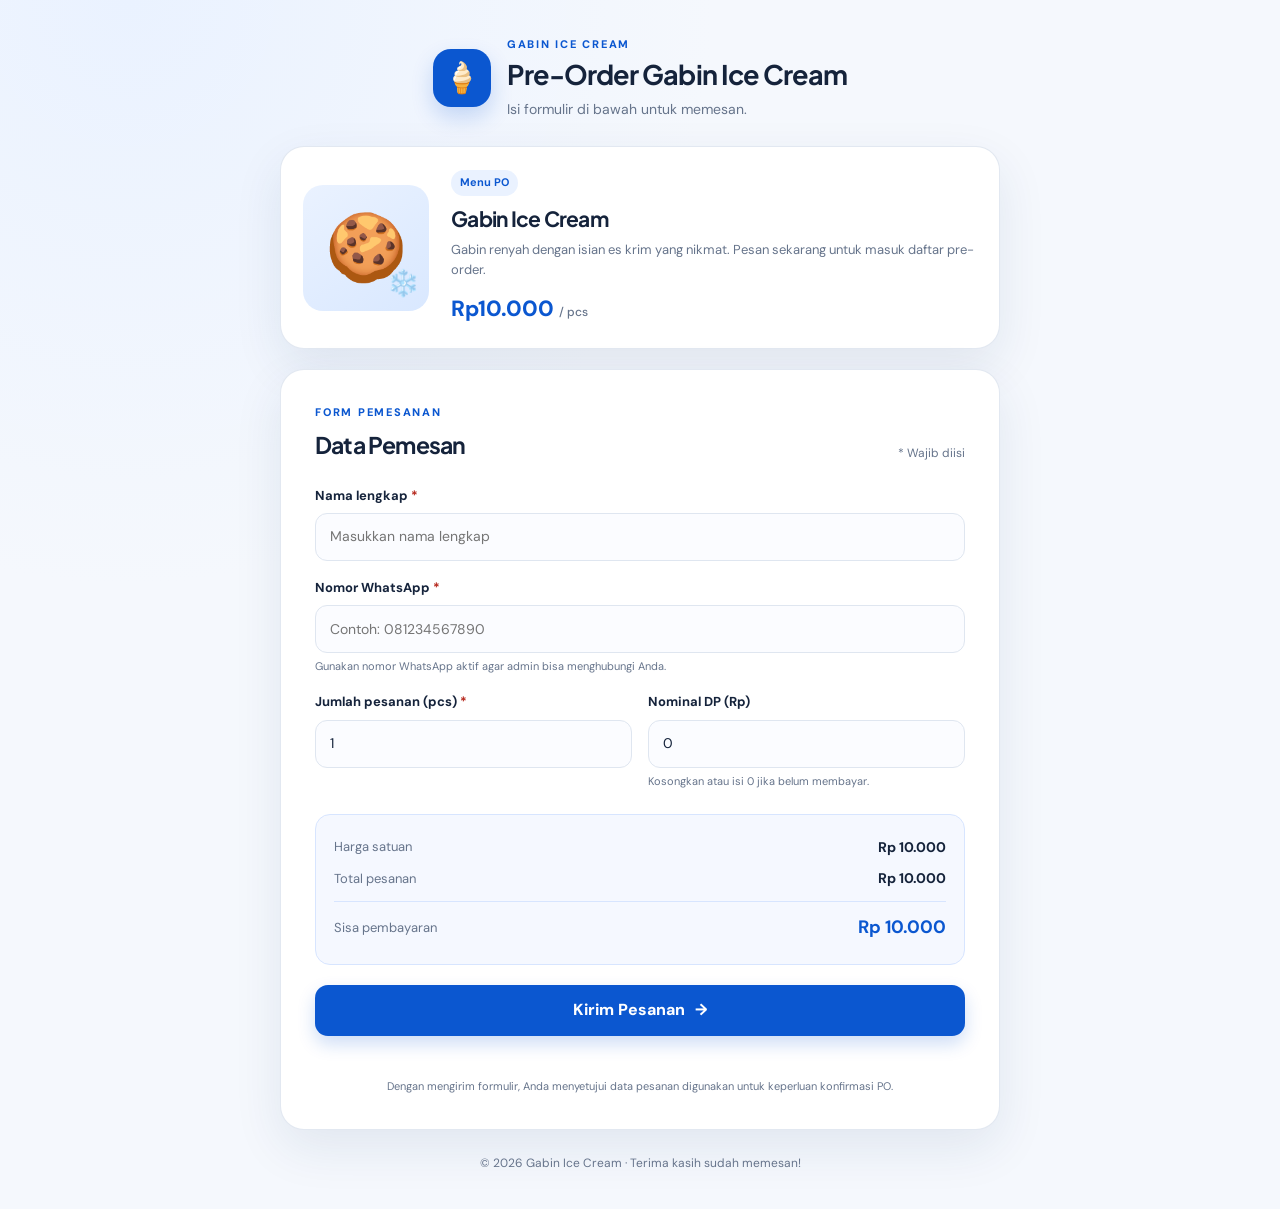
==== index.html @ 6d80b26c "GaninEaa" ====
<!doctype html>
<html lang="id">
<head>
  <meta charset="UTF-8">
  <meta name="viewport" content="width=device-width, initial-scale=1.0">
  <meta name="theme-color" content="#0b57d0">
  <title>Pre-Order Gabin Ice Cream</title>
  <link rel="stylesheet" href="style.css">
</head>
<body>
  <header class="site-header">
    <div class="brand-mark" aria-hidden="true">🍦</div>
    <div>
      <p class="eyebrow">GABIN ICE CREAM</p>
      <h1>Pre-Order Gabin Ice Cream</h1>
      <p class="subheading">Isi formulir di bawah untuk memesan.</p>
    </div>
  </header>

  <main class="page-wrap">
    <section class="product-card" aria-label="Informasi produk">
      <div class="product-visual" aria-hidden="true">🍪<span>❄️</span></div>
      <div class="product-copy">
        <span class="pill">Menu PO</span>
        <h2>Gabin Ice Cream</h2>
        <p>Gabin renyah dengan isian es krim yang nikmat. Pesan sekarang untuk masuk daftar pre-order.</p>
        <p class="price">Rp10.000 <small>/ pcs</small></p>
      </div>
    </section>

    <section class="form-card">
      <div class="section-heading">
        <div>
          <p class="eyebrow">FORM PEMESANAN</p>
          <h2>Data Pemesan</h2>
        </div>
        <span class="required-note">* Wajib diisi</span>
      </div>

      <form id="orderForm">
        <label for="nama">Nama lengkap <span>*</span></label>
        <input id="nama" name="nama" type="text" autocomplete="name" placeholder="Masukkan nama lengkap" maxlength="100" required>

        <label for="whatsapp">Nomor WhatsApp <span>*</span></label>
        <input id="whatsapp" name="whatsapp" type="tel" inputmode="tel" autocomplete="tel" placeholder="Contoh: 081234567890" maxlength="20" required>
        <small class="field-help">Gunakan nomor WhatsApp aktif agar admin bisa menghubungi Anda.</small>

        <div class="two-columns">
          <div>
            <label for="qty">Jumlah pesanan (pcs) <span>*</span></label>
            <input id="qty" name="qty" type="number" min="1" step="1" value="1" required>
          </div>
          <div>
            <label for="dp">Nominal DP (Rp)</label>
            <input id="dp" name="dp" type="number" min="0" step="1000" value="0">
            <small class="field-help">Kosongkan atau isi 0 jika belum membayar.</small>
          </div>
        </div>

        <div class="summary" aria-live="polite">
          <div><span>Harga satuan</span><strong id="unitPrice">Rp10.000</strong></div>
          <div><span>Total pesanan</span><strong id="totalPrice">Rp10.000</strong></div>
          <div><span>Sisa pembayaran</span><strong id="remainingPrice">Rp10.000</strong></div>
        </div>

        <button id="submitButton" type="submit">Kirim Pesanan <span aria-hidden="true">→</span></button>
        <p id="statusMessage" class="status-message" role="status" aria-live="polite"></p>
        <p class="privacy-note">Dengan mengirim formulir, Anda menyetujui data pesanan digunakan untuk keperluan konfirmasi PO.</p>
      </form>
    </section>

    <footer>© <span id="year"></span> Gabin Ice Cream · Terima kasih sudah memesan!</footer>
  </main>

  <script src="config.js"></script>
  <script src="script.js"></script>
</body>
</html>
---- style.css ----
@import url('https://fonts.googleapis.com/css2?family=DM+Sans:wght@400;500;600;700&family=Plus+Jakarta+Sans:wght@500;600;700;800&display=swap');

:root {
  --blue: #0b57d0;
  --blue-dark: #0846a8;
  --blue-soft: #eaf2ff;
  --ink: #15233b;
  --muted: #66748b;
  --line: #dfe6f0;
  --surface: #ffffff;
  --background: #f5f8fd;
  --green: #157347;
  --red: #b42318;
  --shadow: 0 18px 50px rgba(24, 54, 100, .09);
}
* { box-sizing: border-box; }
body {
  margin: 0;
  color: var(--ink);
  background: radial-gradient(circle at 10% 0%, #eaf2ff 0, transparent 35%), var(--background);
  font-family: "DM Sans", Arial, sans-serif;
  line-height: 1.55;
}
.site-header {
  display: flex; align-items: center; justify-content: center; gap: 16px;
  padding: 36px 20px 26px;
}
.brand-mark {
  display: grid; place-items: center; width: 58px; height: 58px;
  border-radius: 18px; background: var(--blue); color: white; font-size: 30px;
  box-shadow: 0 10px 22px rgba(11,87,208,.2);
}
.eyebrow { margin: 0 0 5px; color: var(--blue); font-size: 11px; font-weight: 800; letter-spacing: .16em; }
h1, h2 { font-family: "Plus Jakarta Sans", "DM Sans", sans-serif; letter-spacing: -.035em; }
h1 { font-size: clamp(20px, 3vw, 27px); margin: 0; line-height: 1.25; }
.subheading { margin: 7px 0 0; color: var(--muted); font-size: 14px; }
.page-wrap { width: min(100% - 32px, 720px); margin: 0 auto 32px; }
.product-card, .form-card {
  background: var(--surface); border: 1px solid rgba(223,230,240,.9);
  border-radius: 24px; box-shadow: var(--shadow);
}
.product-card { display: flex; align-items: center; gap: 22px; padding: 22px; margin-bottom: 20px; }
.product-visual {
  position: relative; flex: 0 0 126px; height: 126px; display: grid; place-items: center;
  border-radius: 20px; background: linear-gradient(145deg, #eaf2ff, #d9e8ff); font-size: 66px;
}
.product-visual span { position: absolute; bottom: 8px; right: 10px; font-size: 26px; }
.pill { display: inline-block; padding: 4px 9px; border-radius: 999px; background: var(--blue-soft); color: var(--blue); font-size: 11px; font-weight: 700; }
.product-copy h2 { margin: 7px 0 5px; font-size: 21px; }
.product-copy p { margin: 0; color: var(--muted); font-size: 13px; }
.product-copy .price { margin-top: 12px; color: var(--blue); font-size: 22px; font-weight: 800; }
.price small { font-size: 12px; color: var(--muted); font-weight: 500; }
.form-card { padding: clamp(20px, 5vw, 34px); }
.section-heading { display: flex; justify-content: space-between; align-items: end; gap: 10px; margin-bottom: 24px; }
.section-heading h2 { margin: 0; font-size: 23px; }
.required-note { color: var(--muted); font-size: 12px; }
label { display: block; margin: 17px 0 7px; font-weight: 700; font-size: 13px; }
label span { color: var(--red); }
input {
  width: 100%; min-height: 48px; padding: 12px 14px; border: 1px solid var(--line);
  border-radius: 12px; background: #fbfcff; color: var(--ink); font: inherit; font-size: 14px;
  outline: none; transition: border-color .15s, box-shadow .15s;
}
input:focus { border-color: var(--blue); box-shadow: 0 0 0 3px rgba(11,87,208,.12); background: white; }
.field-help { display: block; margin-top: 5px; color: var(--muted); font-size: 11px; }
.two-columns { display: grid; grid-template-columns: 1fr 1fr; gap: 16px; }
.summary { margin-top: 24px; padding: 17px 18px; border: 1px solid #d7e5ff; border-radius: 15px; background: #f5f8ff; }
.summary div { display: flex; align-items: center; justify-content: space-between; gap: 12px; padding: 5px 0; }
.summary span { color: var(--muted); font-size: 13px; }
.summary strong { font-size: 14px; font-variant-numeric: tabular-nums; }
.summary div:last-child { border-top: 1px solid #d7e5ff; margin-top: 6px; padding-top: 12px; }
.summary div:last-child strong { color: var(--blue); font-size: 18px; }
button {
  display: flex; align-items: center; justify-content: center; gap: 10px; width: 100%;
  min-height: 51px; margin-top: 20px; border: 0; border-radius: 13px;
  background: var(--blue); color: white; font: inherit; font-weight: 800; cursor: pointer;
  box-shadow: 0 8px 18px rgba(11,87,208,.2); transition: background .15s, transform .15s;
}
button:hover { background: var(--blue-dark); transform: translateY(-1px); }
button:disabled { cursor: wait; opacity: .65; transform: none; }
.status-message { min-height: 20px; margin: 12px 0 0; font-size: 13px; font-weight: 600; }
.status-message.success { color: var(--green); }
.status-message.error { color: var(--red); }
.privacy-note { color: var(--muted); font-size: 11px; text-align: center; margin: 10px 0 0; }
footer { padding: 24px 0 4px; text-align: center; color: var(--muted); font-size: 12px; }
@media (max-width: 520px) {
  .site-header { justify-content: flex-start; padding-top: 26px; }
  .brand-mark { flex-basis: 48px; width: 48px; height: 48px; border-radius: 15px; font-size: 25px; }
  .product-card { align-items: flex-start; gap: 15px; padding: 16px; border-radius: 20px; }
  .product-visual { flex-basis: 90px; height: 100px; border-radius: 16px; font-size: 48px; }
  .product-copy h2 { font-size: 18px; }
  .product-copy p { font-size: 12px; }
  .product-copy .price { font-size: 19px; }
  .two-columns { grid-template-columns: 1fr; gap: 0; }
}
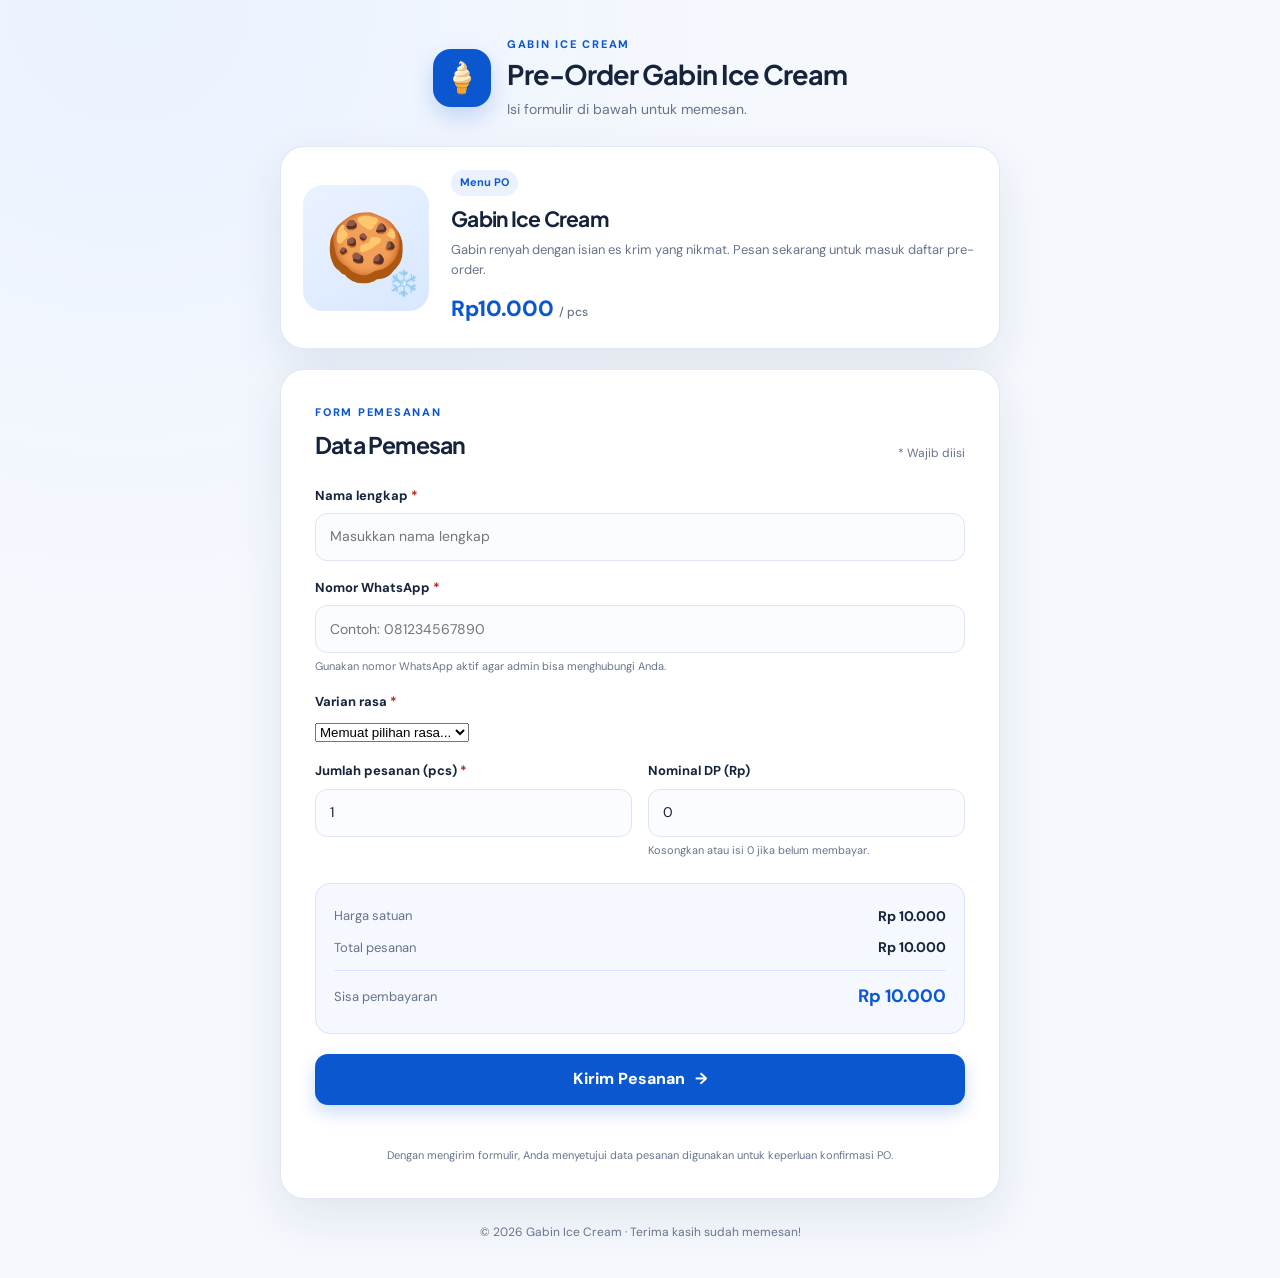
==== commit 4e49889d: "Add variant selection to order form" ====
--- a/index.html
+++ b/index.html
@@ -45,6 +45,9 @@
         <input id="whatsapp" name="whatsapp" type="tel" inputmode="tel" autocomplete="tel" placeholder="Contoh: 081234567890" maxlength="20" required>
         <small class="field-help">Gunakan nomor WhatsApp aktif agar admin bisa menghubungi Anda.</small>
 
+        <label for="varian">Varian rasa <span>*</span></label>
+        <select id="varian" name="varian" required><option value="">Memuat pilihan rasa...</option></select>
+
         <div class="two-columns">
           <div>
             <label for="qty">Jumlah pesanan (pcs) <span>*</span></label>
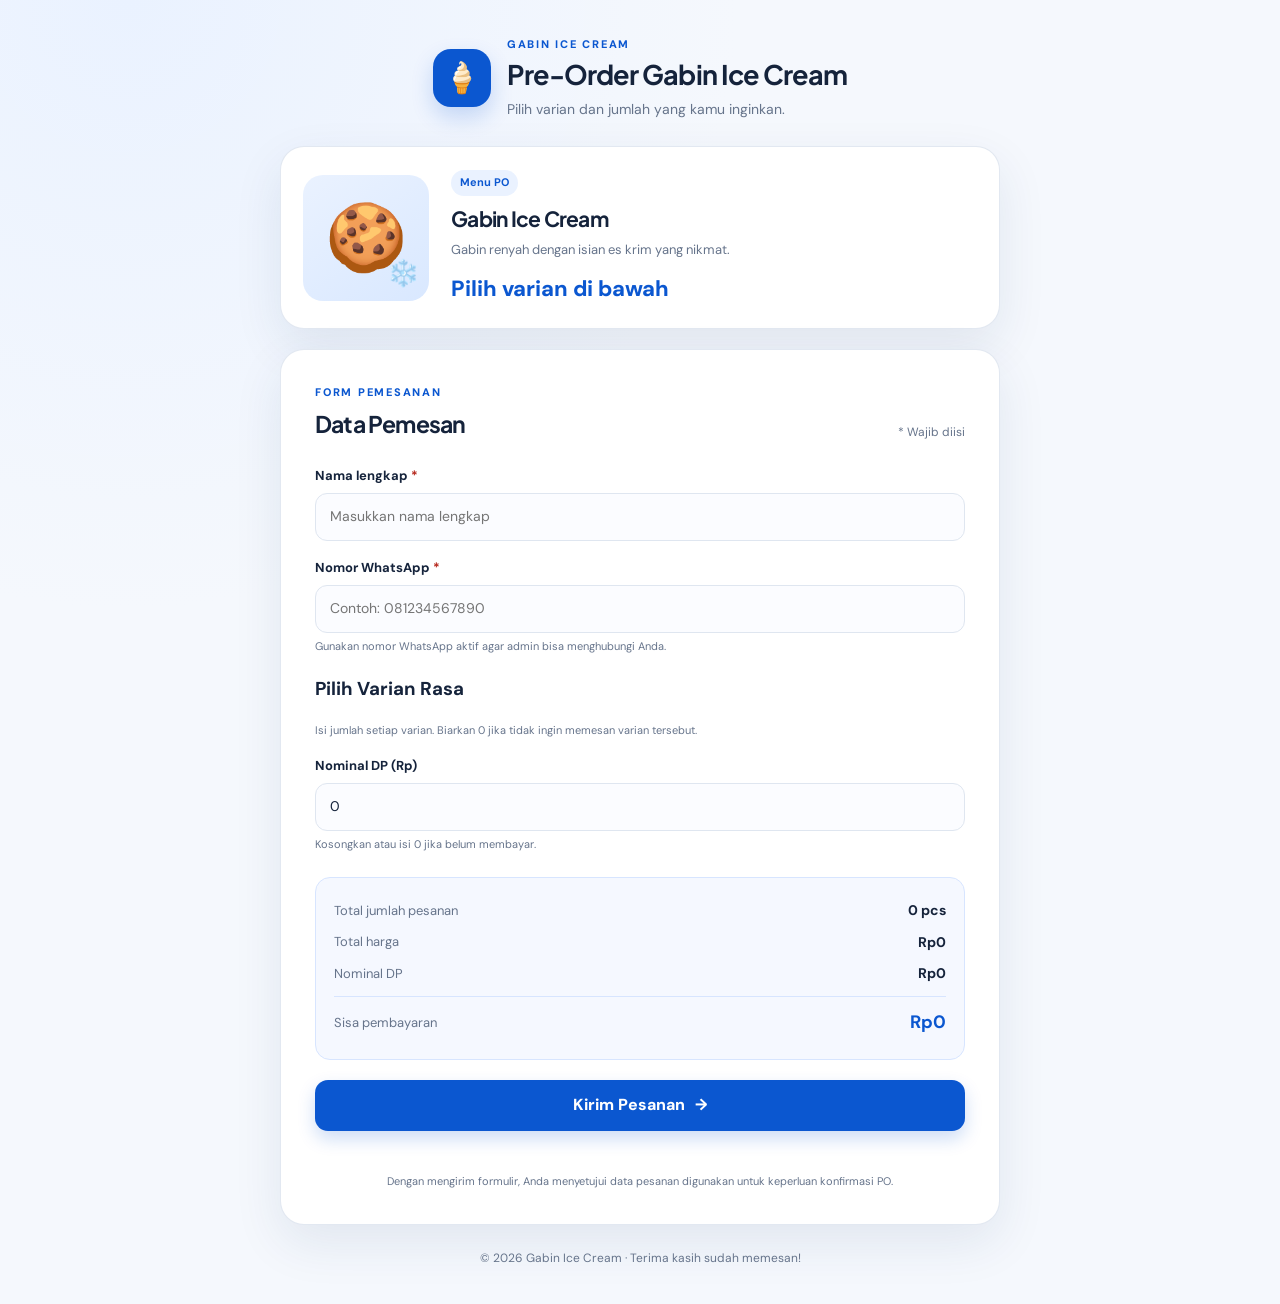
==== commit 1a240e7b: "Revise order form and update subheading Updated subheading and form labels for clarity. Improved str" ====
--- a/index.html
+++ b/index.html
@@ -1,3 +1,4 @@
+
 <!doctype html>
 <html lang="id">
 <head>
@@ -13,7 +14,7 @@
     <div>
       <p class="eyebrow">GABIN ICE CREAM</p>
       <h1>Pre-Order Gabin Ice Cream</h1>
-      <p class="subheading">Isi formulir di bawah untuk memesan.</p>
+      <p class="subheading">Pilih varian dan jumlah yang kamu inginkan.</p>
     </div>
   </header>
 
@@ -23,8 +24,8 @@
       <div class="product-copy">
         <span class="pill">Menu PO</span>
         <h2>Gabin Ice Cream</h2>
-        <p>Gabin renyah dengan isian es krim yang nikmat. Pesan sekarang untuk masuk daftar pre-order.</p>
-        <p class="price">Rp10.000 <small>/ pcs</small></p>
+        <p>Gabin renyah dengan isian es krim yang nikmat.</p>
+        <p class="price">Pilih varian di bawah</p>
       </div>
     </section>
 
@@ -39,40 +40,88 @@
 
       <form id="orderForm">
         <label for="nama">Nama lengkap <span>*</span></label>
-        <input id="nama" name="nama" type="text" autocomplete="name" placeholder="Masukkan nama lengkap" maxlength="100" required>
+        <input
+          id="nama"
+          name="nama"
+          type="text"
+          autocomplete="name"
+          placeholder="Masukkan nama lengkap"
+          maxlength="100"
+          required
+        >
 
         <label for="whatsapp">Nomor WhatsApp <span>*</span></label>
-        <input id="whatsapp" name="whatsapp" type="tel" inputmode="tel" autocomplete="tel" placeholder="Contoh: 081234567890" maxlength="20" required>
-        <small class="field-help">Gunakan nomor WhatsApp aktif agar admin bisa menghubungi Anda.</small>
+        <input
+          id="whatsapp"
+          name="whatsapp"
+          type="tel"
+          inputmode="tel"
+          autocomplete="tel"
+          placeholder="Contoh: 081234567890"
+          maxlength="20"
+          required
+        >
+        <small class="field-help">
+          Gunakan nomor WhatsApp aktif agar admin bisa menghubungi Anda.
+        </small>
 
-        <label for="varian">Varian rasa <span>*</span></label>
-        <select id="varian" name="varian" required><option value="">Memuat pilihan rasa...</option></select>
+        <div class="variant-section">
+          <h3>Pilih Varian Rasa</h3>
+          <p class="field-help">
+            Isi jumlah setiap varian. Biarkan 0 jika tidak ingin memesan varian tersebut.
+          </p>
 
-        <div class="two-columns">
+          <div id="variantList"></div>
+        </div>
+
+        <label for="dp">Nominal DP (Rp)</label>
+        <input
+          id="dp"
+          name="dp"
+          type="number"
+          min="0"
+          step="1000"
+          value="0"
+        >
+        <small class="field-help">
+          Kosongkan atau isi 0 jika belum membayar.
+        </small>
+
+        <div class="summary" aria-live="polite">
           <div>
-            <label for="qty">Jumlah pesanan (pcs) <span>*</span></label>
-            <input id="qty" name="qty" type="number" min="1" step="1" value="1" required>
+            <span>Total jumlah pesanan</span>
+            <strong id="totalQty">0 pcs</strong>
           </div>
           <div>
-            <label for="dp">Nominal DP (Rp)</label>
-            <input id="dp" name="dp" type="number" min="0" step="1000" value="0">
-            <small class="field-help">Kosongkan atau isi 0 jika belum membayar.</small>
+            <span>Total harga</span>
+            <strong id="totalPrice">Rp0</strong>
+          </div>
+          <div>
+            <span>Nominal DP</span>
+            <strong id="dpSummary">Rp0</strong>
+          </div>
+          <div>
+            <span>Sisa pembayaran</span>
+            <strong id="remainingPrice">Rp0</strong>
           </div>
         </div>
 
-        <div class="summary" aria-live="polite">
-          <div><span>Harga satuan</span><strong id="unitPrice">Rp10.000</strong></div>
-          <div><span>Total pesanan</span><strong id="totalPrice">Rp10.000</strong></div>
-          <div><span>Sisa pembayaran</span><strong id="remainingPrice">Rp10.000</strong></div>
-        </div>
+        <button id="submitButton" type="submit">
+          Kirim Pesanan <span aria-hidden="true">→</span>
+        </button>
 
-        <button id="submitButton" type="submit">Kirim Pesanan <span aria-hidden="true">→</span></button>
         <p id="statusMessage" class="status-message" role="status" aria-live="polite"></p>
-        <p class="privacy-note">Dengan mengirim formulir, Anda menyetujui data pesanan digunakan untuk keperluan konfirmasi PO.</p>
+
+        <p class="privacy-note">
+          Dengan mengirim formulir, Anda menyetujui data pesanan digunakan
+          untuk keperluan konfirmasi PO.
+        </p>
       </form>
     </section>
 
-    <footer>© <span id="year"></span> Gabin Ice Cream · Terima kasih sudah memesan!</footer>
+    <footer>
+      © <span id="year"></span> Gabin Ice Cream · Terima kasih sudah memesan!
+    </footer>
   </main>
 
   <script src="config.js"></script>
